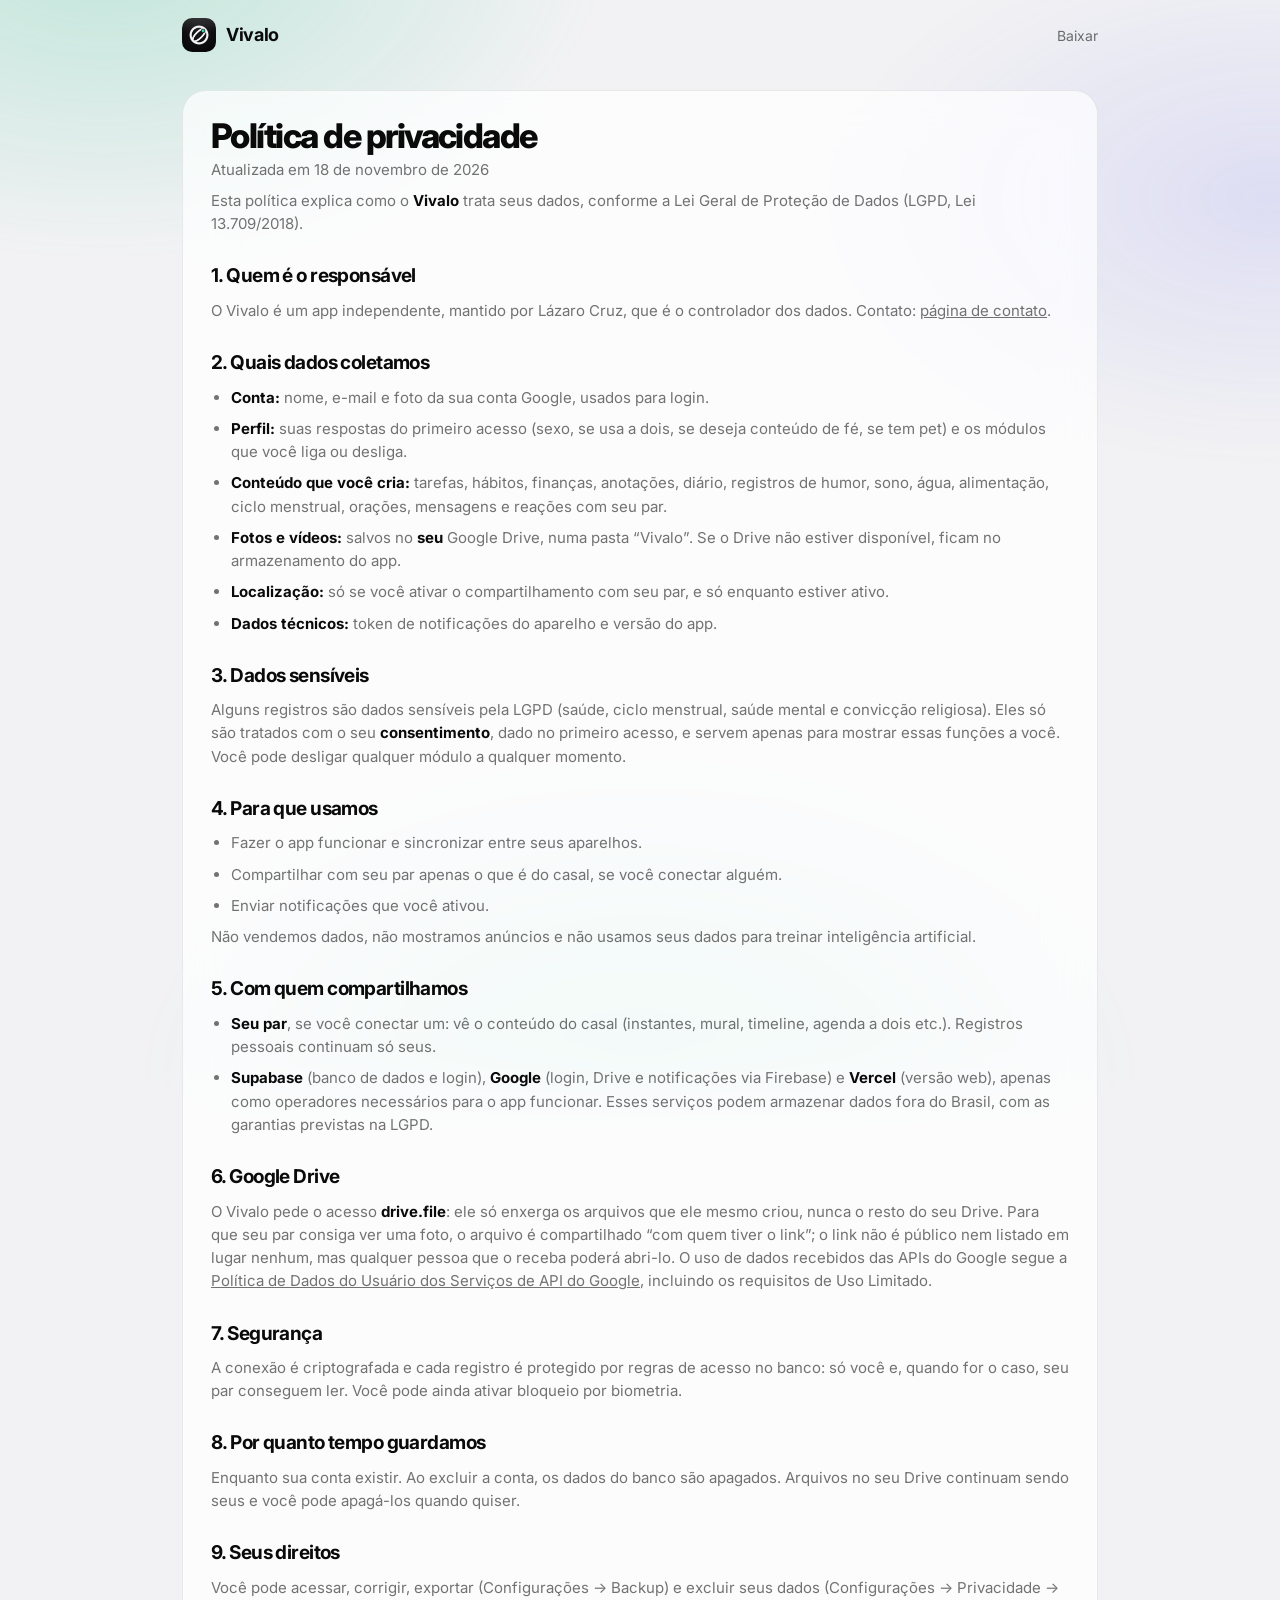
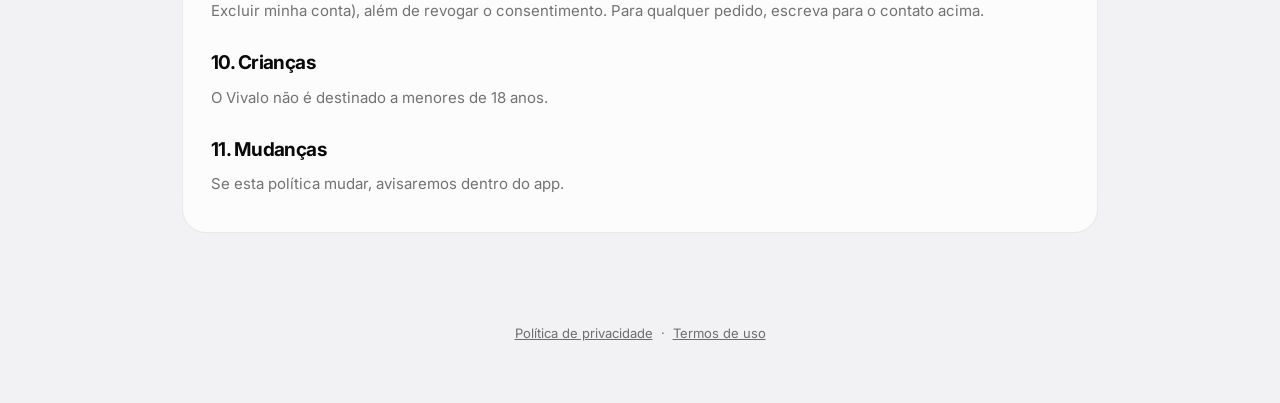
==== privacidade.html @ 9d8759e4 "Site de download do Vivalo, privacidade e termos Co-Authored-By: Claude Opus 5.5 <noreply@anthropic." ====
<!DOCTYPE html><html lang="pt-BR"><head><meta charset="utf-8"><meta name="viewport" content="width=device-width, initial-scale=1"><title>Privacidade · Vivalo</title><link rel="icon" href="icon.png"><link rel="stylesheet" href="style.css"></head><body><div class="ambient"></div><div class="wrap"><nav><a class="brand" href="./"><img src="icon.png" alt="">Vivalo</a><div class="links"><a href="./">Baixar</a></div></nav><article class="glass doc"><h1>Política de privacidade</h1><p>Atualizada em 18 de novembro de 2026</p>
<p>Esta política explica como o <strong>Vivalo</strong> trata seus dados, conforme a Lei Geral de Proteção de Dados (LGPD, Lei 13.709/2018).</p>
<h2>1. Quem é o responsável</h2><p>O Vivalo é um app independente, mantido por Lázaro Cruz, que é o controlador dos dados. Contato: <a href="https://github.com/eulazacruz/usevivalo/issues">página de contato</a>.</p>
<h2>2. Quais dados coletamos</h2><ul>
<li><strong>Conta:</strong> nome, e-mail e foto da sua conta Google, usados para login.</li>
<li><strong>Perfil:</strong> suas respostas do primeiro acesso (sexo, se usa a dois, se deseja conteúdo de fé, se tem pet) e os módulos que você liga ou desliga.</li>
<li><strong>Conteúdo que você cria:</strong> tarefas, hábitos, finanças, anotações, diário, registros de humor, sono, água, alimentação, ciclo menstrual, orações, mensagens e reações com seu par.</li>
<li><strong>Fotos e vídeos:</strong> salvos no <strong>seu</strong> Google Drive, numa pasta “Vivalo”. Se o Drive não estiver disponível, ficam no armazenamento do app.</li>
<li><strong>Localização:</strong> só se você ativar o compartilhamento com seu par, e só enquanto estiver ativo.</li>
<li><strong>Dados técnicos:</strong> token de notificações do aparelho e versão do app.</li></ul>
<h2>3. Dados sensíveis</h2><p>Alguns registros são dados sensíveis pela LGPD (saúde, ciclo menstrual, saúde mental e convicção religiosa). Eles só são tratados com o seu <strong>consentimento</strong>, dado no primeiro acesso, e servem apenas para mostrar essas funções a você. Você pode desligar qualquer módulo a qualquer momento.</p>
<h2>4. Para que usamos</h2><ul><li>Fazer o app funcionar e sincronizar entre seus aparelhos.</li><li>Compartilhar com seu par apenas o que é do casal, se você conectar alguém.</li><li>Enviar notificações que você ativou.</li></ul>
<p>Não vendemos dados, não mostramos anúncios e não usamos seus dados para treinar inteligência artificial.</p>
<h2>5. Com quem compartilhamos</h2><ul>
<li><strong>Seu par</strong>, se você conectar um: vê o conteúdo do casal (instantes, mural, timeline, agenda a dois etc.). Registros pessoais continuam só seus.</li>
<li><strong>Supabase</strong> (banco de dados e login), <strong>Google</strong> (login, Drive e notificações via Firebase) e <strong>Vercel</strong> (versão web), apenas como operadores necessários para o app funcionar. Esses serviços podem armazenar dados fora do Brasil, com as garantias previstas na LGPD.</li></ul>
<h2>6. Google Drive</h2><p>O Vivalo pede o acesso <strong>drive.file</strong>: ele só enxerga os arquivos que ele mesmo criou, nunca o resto do seu Drive. Para que seu par consiga ver uma foto, o arquivo é compartilhado “com quem tiver o link”; o link não é público nem listado em lugar nenhum, mas qualquer pessoa que o receba poderá abri-lo. O uso de dados recebidos das APIs do Google segue a <a href="https://developers.google.com/terms/api-services-user-data-policy">Política de Dados do Usuário dos Serviços de API do Google</a>, incluindo os requisitos de Uso Limitado.</p>
<h2>7. Segurança</h2><p>A conexão é criptografada e cada registro é protegido por regras de acesso no banco: só você e, quando for o caso, seu par conseguem ler. Você pode ainda ativar bloqueio por biometria.</p>
<h2>8. Por quanto tempo guardamos</h2><p>Enquanto sua conta existir. Ao excluir a conta, os dados do banco são apagados. Arquivos no seu Drive continuam sendo seus e você pode apagá-los quando quiser.</p>
<h2>9. Seus direitos</h2><p>Você pode acessar, corrigir, exportar (Configurações → Backup) e excluir seus dados (Configurações → Privacidade → Excluir minha conta), além de revogar o consentimento. Para qualquer pedido, escreva para o contato acima.</p>
<h2>10. Crianças</h2><p>O Vivalo não é destinado a menores de 18 anos.</p>
<h2>11. Mudanças</h2><p>Se esta política mudar, avisaremos dentro do app.</p></article><footer><p><a href="privacidade.html">Política de privacidade</a>·<a href="termos.html">Termos de uso</a></p></footer></div></body></html>
---- style.css ----
@import url('https://fonts.googleapis.com/css2?family=Inter:wght@400;500;600;700;800&display=swap');
:root { --bg:#000; --fg:#fff; --muted:rgba(255,255,255,.56); --line:rgba(255,255,255,.09); --glass:rgba(255,255,255,.055); --em:#34d399; --em2:#10b981; }
@media (prefers-color-scheme: light) { :root { --bg:#f2f2f4; --fg:#0a0a0a; --muted:rgba(0,0,0,.55); --line:rgba(0,0,0,.08); --glass:rgba(255,255,255,.72); --em:#059669; --em2:#10b981; } }
* { box-sizing:border-box; margin:0; padding:0; }
html { scroll-behavior:smooth; }
body { font-family:Inter,system-ui,-apple-system,sans-serif; background:var(--bg); color:var(--fg); line-height:1.55; -webkit-font-smoothing:antialiased; overflow-x:hidden; }
a { color:inherit; }
.wrap { max-width:960px; margin:0 auto; padding:0 22px; }
.ambient { position:fixed; inset:-20%; z-index:-1; pointer-events:none; background:radial-gradient(40% 35% at 20% 10%, rgba(16,185,129,.22), transparent 70%), radial-gradient(35% 30% at 85% 30%, rgba(99,102,241,.14), transparent 70%), radial-gradient(40% 35% at 50% 100%, rgba(16,185,129,.12), transparent 70%); filter:blur(10px); animation:drift 18s ease-in-out infinite alternate; }
@keyframes drift { to { transform:translate3d(0,-3%,0) scale(1.06); } }
nav { display:flex; align-items:center; justify-content:space-between; padding:18px 0; }
.brand { display:flex; align-items:center; gap:10px; font-weight:700; font-size:18px; letter-spacing:-.02em; text-decoration:none; }
.brand img { width:34px; height:34px; border-radius:10px; }
nav .links a { font-size:14px; color:var(--muted); text-decoration:none; margin-left:18px; }
.glass { background:var(--glass); border:1px solid var(--line); border-radius:24px; backdrop-filter:blur(24px) saturate(160%); -webkit-backdrop-filter:blur(24px) saturate(160%); }
.hero { text-align:center; padding:56px 0 34px; }
.orbit { display:block; width:116px; height:116px; margin:0 auto 26px; border-radius:30px; box-shadow:0 20px 60px rgba(16,185,129,.25); animation:float 6s ease-in-out infinite; }
@keyframes float { 50% { transform:translateY(-8px) rotate(-2deg); } }
.pill { display:inline-flex; align-items:center; gap:8px; font-size:12.5px; font-weight:600; padding:7px 13px; border-radius:999px; border:1px solid var(--line); background:var(--glass); color:var(--muted); }
.pill i { width:7px; height:7px; border-radius:50%; background:var(--em); box-shadow:0 0 10px var(--em); }
h1 { font-size:clamp(40px,8vw,68px); line-height:1.02; letter-spacing:-.045em; font-weight:800; margin:18px 0 14px; }
h1 em { font-style:normal; background:linear-gradient(90deg,var(--em),#a7f3d0); -webkit-background-clip:text; background-clip:text; color:transparent; }
.lead { font-size:18px; color:var(--muted); max-width:560px; margin:0 auto; }
.ctas { display:flex; gap:12px; justify-content:center; flex-wrap:wrap; margin-top:30px; }
.btn { display:inline-flex; align-items:center; gap:10px; padding:15px 22px; border-radius:16px; font-weight:600; font-size:15.5px; text-decoration:none; border:1px solid var(--line); transition:transform .15s ease, box-shadow .2s ease; }
.btn:active { transform:scale(.97); }
.btn.primary { background:var(--fg); color:var(--bg); border-color:transparent; box-shadow:0 10px 30px rgba(16,185,129,.18); }
.btn.secondary { background:var(--glass); }
.btn small { display:block; font-weight:500; font-size:11.5px; opacity:.6; }
.meta { margin-top:14px; font-size:12.5px; color:var(--muted); }
section { padding:34px 0; }
h2 { font-size:28px; letter-spacing:-.03em; margin-bottom:6px; }
.sub { color:var(--muted); margin-bottom:20px; }
.grid { display:grid; gap:12px; grid-template-columns:repeat(auto-fit,minmax(150px,1fr)); }
.card { padding:20px; }
.card .ic { font-size:24px; margin-bottom:10px; }
.card h3 { font-size:16px; margin-bottom:4px; }
.card p { font-size:14px; color:var(--muted); }
.notice { display:flex; gap:14px; padding:20px; border-color:rgba(52,211,153,.35); }
.notice .dot { flex:none; width:40px; height:40px; border-radius:12px; display:grid; place-items:center; background:rgba(52,211,153,.14); font-size:20px; }
.notice p { font-size:14.5px; color:var(--muted); }
.notice b { color:var(--fg); }
.tabs { display:inline-flex; padding:4px; border-radius:14px; background:var(--glass); border:1px solid var(--line); margin-bottom:16px; }
.tabs button { font:inherit; font-size:14px; font-weight:600; border:0; background:none; color:var(--muted); padding:9px 18px; border-radius:10px; cursor:pointer; }
.tabs button.on { background:var(--fg); color:var(--bg); }
ol.steps { list-style:none; counter-reset:s; display:grid; gap:10px; }
ol.steps li { counter-increment:s; display:flex; gap:14px; padding:16px 18px; align-items:flex-start; }
ol.steps li::before { content:counter(s); flex:none; width:28px; height:28px; border-radius:9px; display:grid; place-items:center; font-size:13px; font-weight:700; background:rgba(52,211,153,.15); color:var(--em); }
ol.steps b { display:block; font-size:15px; }
ol.steps span { font-size:14px; color:var(--muted); }
.hidden { display:none !important; }
details { padding:16px 18px; margin-bottom:10px; }
summary { cursor:pointer; font-weight:600; list-style:none; display:flex; justify-content:space-between; }
summary::after { content:'+'; color:var(--muted); font-weight:400; }
details[open] summary::after { content:'–'; }
details p { margin-top:8px; font-size:14.5px; color:var(--muted); }
footer { padding:40px 0 60px; text-align:center; font-size:13px; color:var(--muted); }
footer a { margin:0 8px; }
.doc { padding:28px; margin:20px 0 50px; }
.doc h1 { font-size:34px; margin:0 0 4px; }
.doc h2 { font-size:19px; margin:26px 0 8px; }
.doc p, .doc li { font-size:15px; color:var(--muted); margin-bottom:8px; }
.doc ul { padding-left:20px; }
.doc strong { color:var(--fg); }
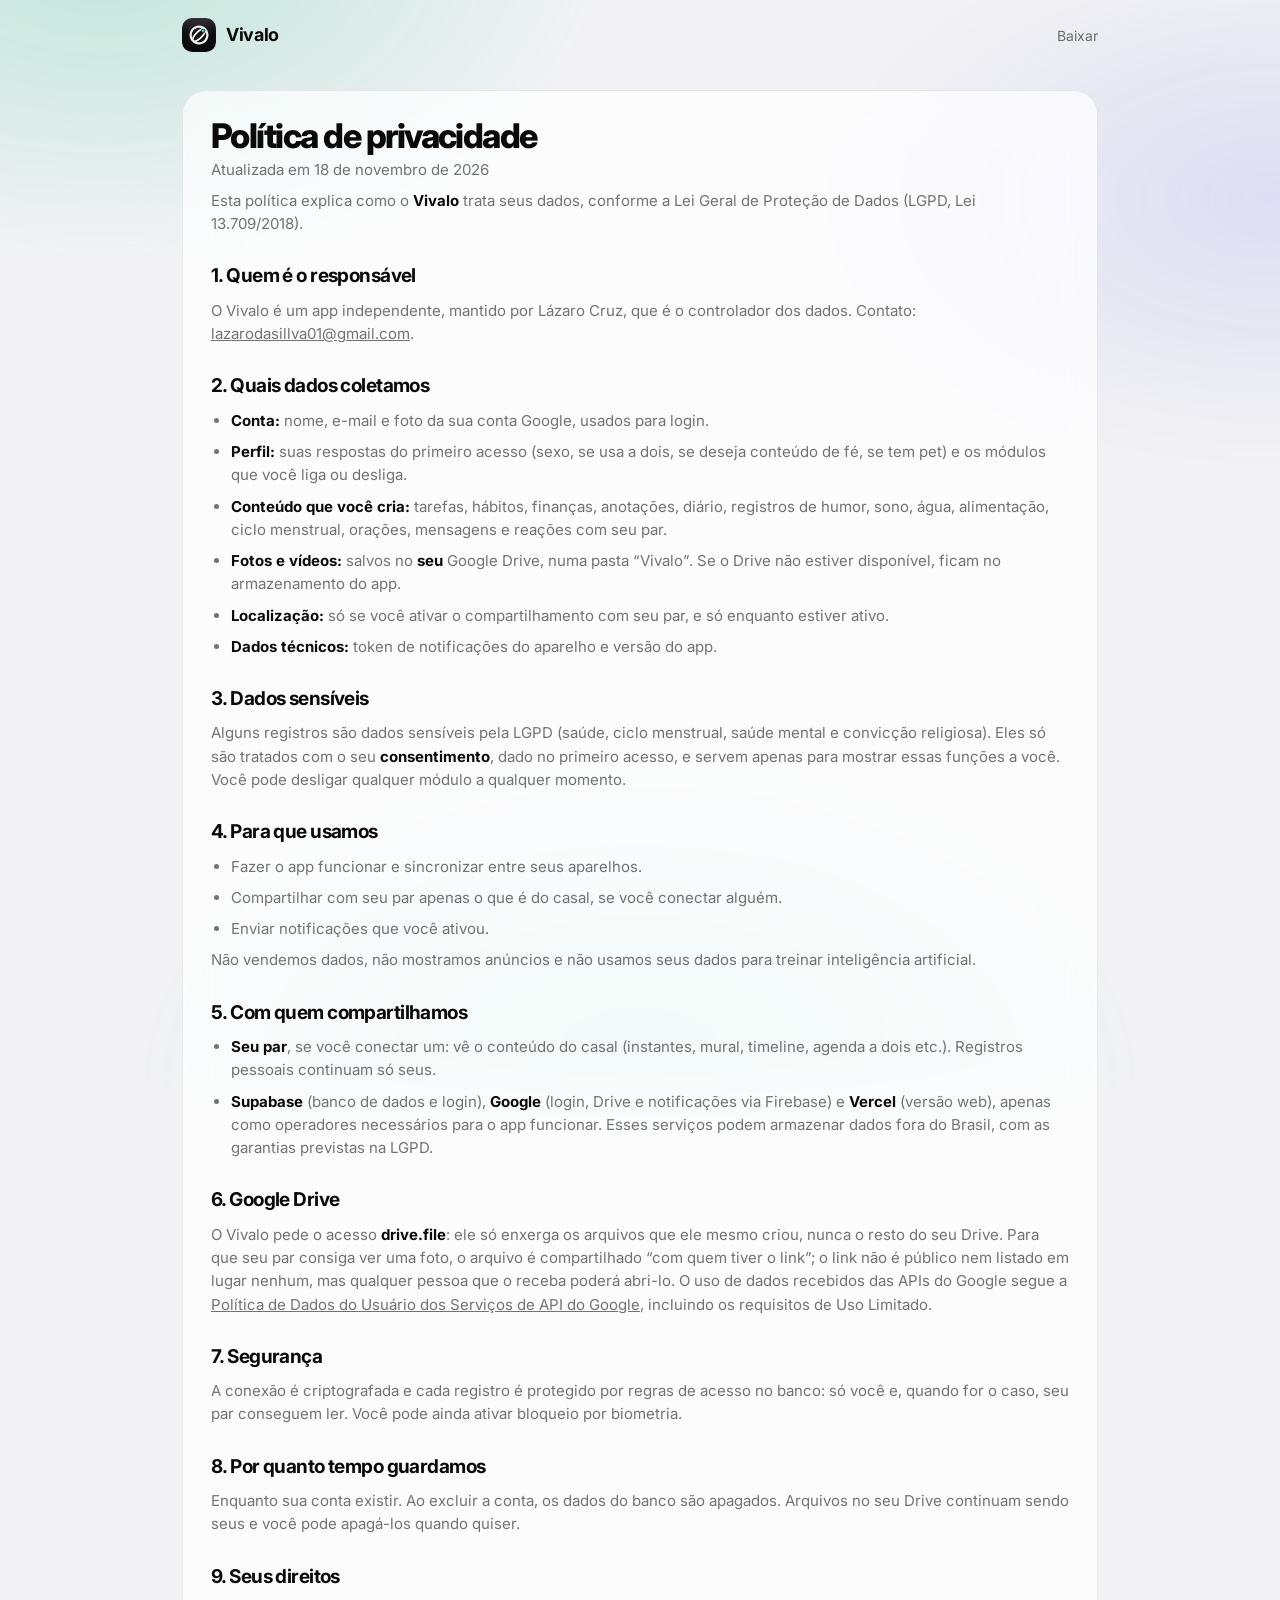
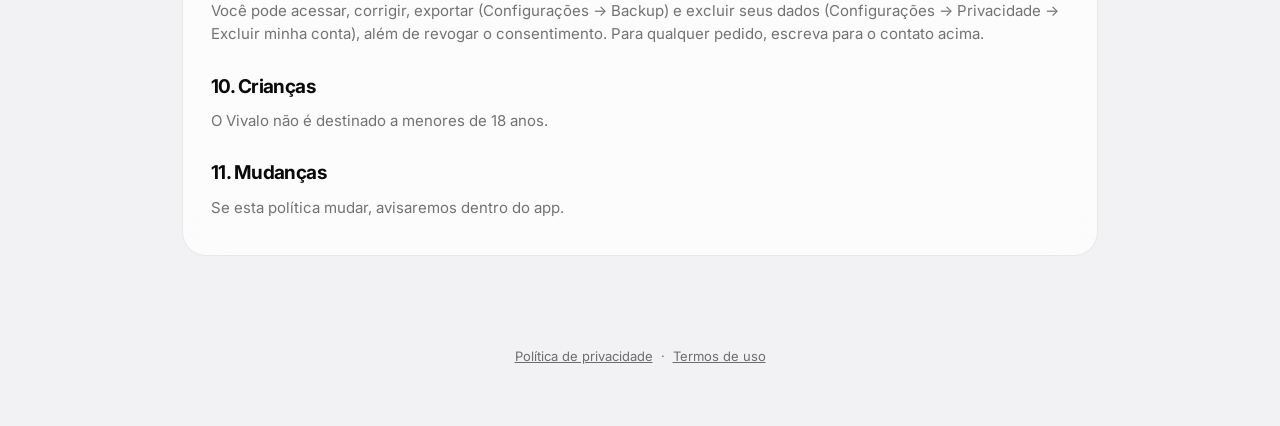
==== commit dddfbc2c: "Contato na política e nos termos Co-Authored-By: Claude Opus 5.5 <noreply@anthropic.com> Claude-Sess" ====
--- a/privacidade.html
+++ b/privacidade.html
@@ -1,6 +1,6 @@
 <!DOCTYPE html><html lang="pt-BR"><head><meta charset="utf-8"><meta name="viewport" content="width=device-width, initial-scale=1"><title>Privacidade · Vivalo</title><link rel="icon" href="icon.png"><link rel="stylesheet" href="style.css"></head><body><div class="ambient"></div><div class="wrap"><nav><a class="brand" href="./"><img src="icon.png" alt="">Vivalo</a><div class="links"><a href="./">Baixar</a></div></nav><article class="glass doc"><h1>Política de privacidade</h1><p>Atualizada em 18 de novembro de 2026</p>
 <p>Esta política explica como o <strong>Vivalo</strong> trata seus dados, conforme a Lei Geral de Proteção de Dados (LGPD, Lei 13.709/2018).</p>
-<h2>1. Quem é o responsável</h2><p>O Vivalo é um app independente, mantido por Lázaro Cruz, que é o controlador dos dados. Contato: <a href="https://github.com/eulazacruz/usevivalo/issues">página de contato</a>.</p>
+<h2>1. Quem é o responsável</h2><p>O Vivalo é um app independente, mantido por Lázaro Cruz, que é o controlador dos dados. Contato: <a href="mailto:lazarodasillva01@gmail.com">lazarodasillva01@gmail.com</a>.</p>
 <h2>2. Quais dados coletamos</h2><ul>
 <li><strong>Conta:</strong> nome, e-mail e foto da sua conta Google, usados para login.</li>
 <li><strong>Perfil:</strong> suas respostas do primeiro acesso (sexo, se usa a dois, se deseja conteúdo de fé, se tem pet) e os módulos que você liga ou desliga.</li>
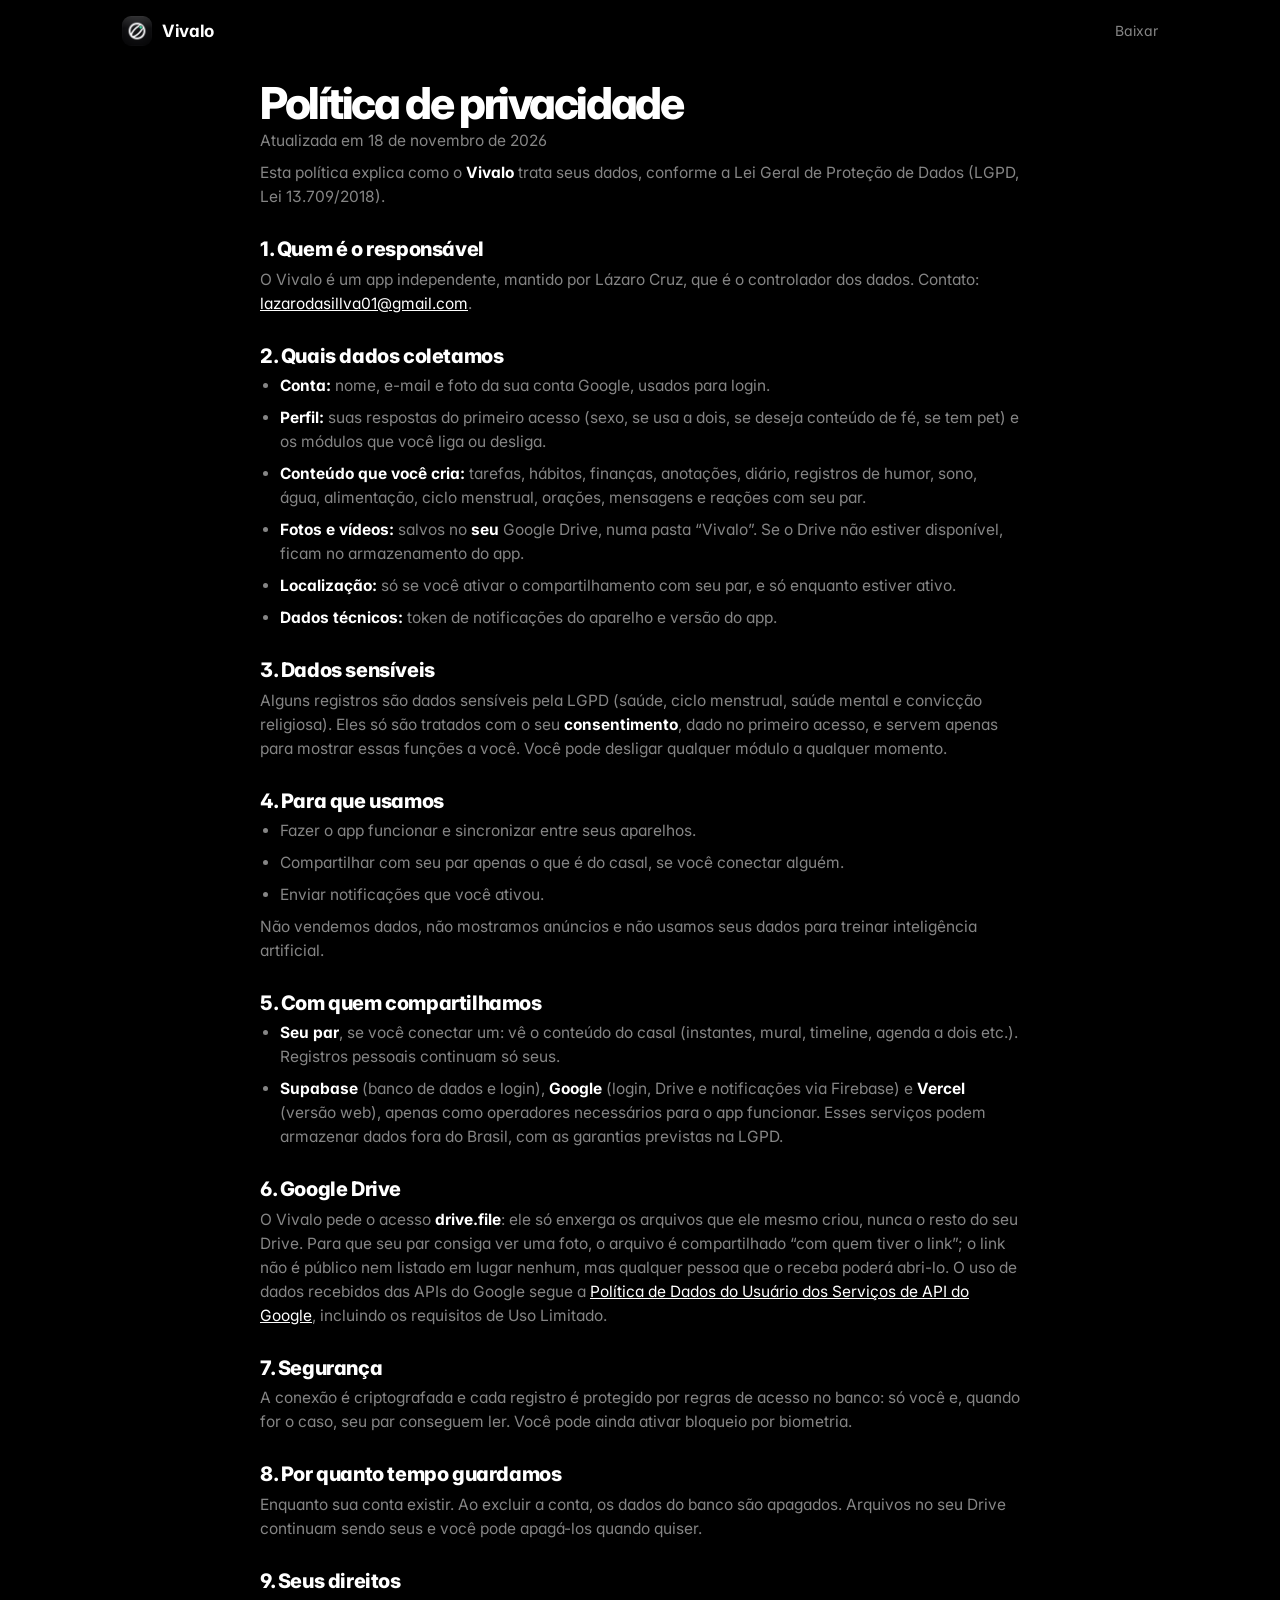
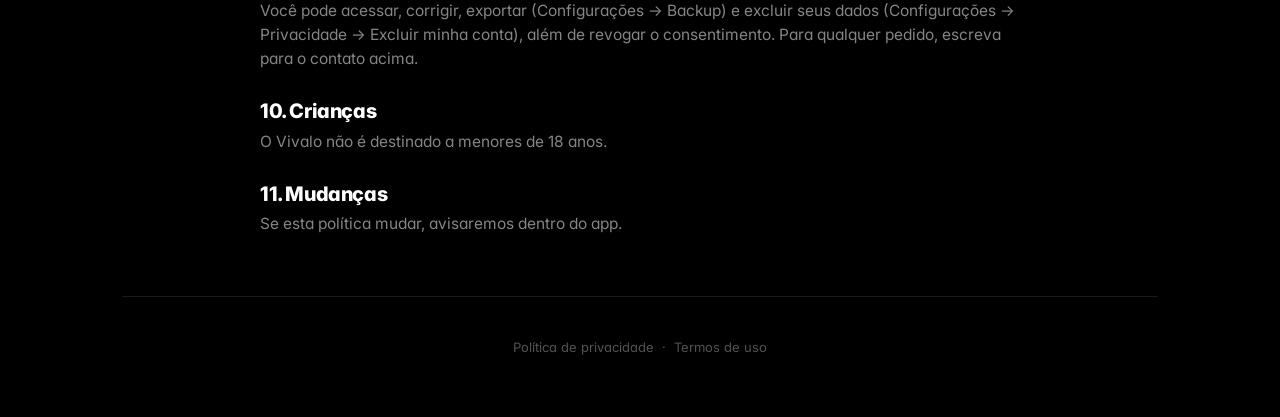
==== commit ce39506b: "Site novo: preto e branco, telas do app e vídeo de demonstração Co-Authored-By: Claude Opus 5.5 <nor" ====
--- a/privacidade.html
+++ b/privacidade.html
@@ -1,4 +1,4 @@
-<!DOCTYPE html><html lang="pt-BR"><head><meta charset="utf-8"><meta name="viewport" content="width=device-width, initial-scale=1"><title>Privacidade · Vivalo</title><link rel="icon" href="icon.png"><link rel="stylesheet" href="style.css"></head><body><div class="ambient"></div><div class="wrap"><nav><a class="brand" href="./"><img src="icon.png" alt="">Vivalo</a><div class="links"><a href="./">Baixar</a></div></nav><article class="glass doc"><h1>Política de privacidade</h1><p>Atualizada em 18 de novembro de 2026</p>
+<!DOCTYPE html><html lang="pt-BR"><head><meta charset="utf-8"><meta name="viewport" content="width=device-width, initial-scale=1"><title>Privacidade · Vivalo</title><link rel="icon" href="icon.png"><link rel="stylesheet" href="style.css"></head><body><div class="ambient"></div><div class="wrap"><nav><a class="brand" href="./"><img src="icon.png" alt="">Vivalo</a><div class="links"><a href="./">Baixar</a></div></nav><article class="doc"><h1>Política de privacidade</h1><p>Atualizada em 18 de novembro de 2026</p>
 <p>Esta política explica como o <strong>Vivalo</strong> trata seus dados, conforme a Lei Geral de Proteção de Dados (LGPD, Lei 13.709/2018).</p>
 <h2>1. Quem é o responsável</h2><p>O Vivalo é um app independente, mantido por Lázaro Cruz, que é o controlador dos dados. Contato: <a href="mailto:lazarodasillva01@gmail.com">lazarodasillva01@gmail.com</a>.</p>
 <h2>2. Quais dados coletamos</h2><ul>
--- a/style.css
+++ b/style.css
@@ -1,64 +1,144 @@
 @import url('https://fonts.googleapis.com/css2?family=Inter:wght@400;500;600;700;800&display=swap');
-:root { --bg:#000; --fg:#fff; --muted:rgba(255,255,255,.56); --line:rgba(255,255,255,.09); --glass:rgba(255,255,255,.055); --em:#34d399; --em2:#10b981; }
-@media (prefers-color-scheme: light) { :root { --bg:#f2f2f4; --fg:#0a0a0a; --muted:rgba(0,0,0,.55); --line:rgba(0,0,0,.08); --glass:rgba(255,255,255,.72); --em:#059669; --em2:#10b981; } }
+:root { --bg:#000; --fg:#fff; --muted:rgba(255,255,255,.52); --faint:rgba(255,255,255,.32); --line:rgba(255,255,255,.1); --card:rgba(255,255,255,.04); }
 * { box-sizing:border-box; margin:0; padding:0; }
-html { scroll-behavior:smooth; }
-body { font-family:Inter,system-ui,-apple-system,sans-serif; background:var(--bg); color:var(--fg); line-height:1.55; -webkit-font-smoothing:antialiased; overflow-x:hidden; }
+html { scroll-behavior:smooth; background:var(--bg); }
+body { font-family:Inter,system-ui,-apple-system,sans-serif; background:var(--bg); color:var(--fg); line-height:1.55; -webkit-font-smoothing:antialiased; overflow-x:hidden; font-feature-settings:'cv11','ss01'; }
 a { color:inherit; }
-.wrap { max-width:960px; margin:0 auto; padding:0 22px; }
-.ambient { position:fixed; inset:-20%; z-index:-1; pointer-events:none; background:radial-gradient(40% 35% at 20% 10%, rgba(16,185,129,.22), transparent 70%), radial-gradient(35% 30% at 85% 30%, rgba(99,102,241,.14), transparent 70%), radial-gradient(40% 35% at 50% 100%, rgba(16,185,129,.12), transparent 70%); filter:blur(10px); animation:drift 18s ease-in-out infinite alternate; }
-@keyframes drift { to { transform:translate3d(0,-3%,0) scale(1.06); } }
-nav { display:flex; align-items:center; justify-content:space-between; padding:18px 0; }
-.brand { display:flex; align-items:center; gap:10px; font-weight:700; font-size:18px; letter-spacing:-.02em; text-decoration:none; }
-.brand img { width:34px; height:34px; border-radius:10px; }
-nav .links a { font-size:14px; color:var(--muted); text-decoration:none; margin-left:18px; }
-.glass { background:var(--glass); border:1px solid var(--line); border-radius:24px; backdrop-filter:blur(24px) saturate(160%); -webkit-backdrop-filter:blur(24px) saturate(160%); }
-.hero { text-align:center; padding:56px 0 34px; }
-.orbit { display:block; width:116px; height:116px; margin:0 auto 26px; border-radius:30px; box-shadow:0 20px 60px rgba(16,185,129,.25); animation:float 6s ease-in-out infinite; }
-@keyframes float { 50% { transform:translateY(-8px) rotate(-2deg); } }
-.pill { display:inline-flex; align-items:center; gap:8px; font-size:12.5px; font-weight:600; padding:7px 13px; border-radius:999px; border:1px solid var(--line); background:var(--glass); color:var(--muted); }
-.pill i { width:7px; height:7px; border-radius:50%; background:var(--em); box-shadow:0 0 10px var(--em); }
-h1 { font-size:clamp(40px,8vw,68px); line-height:1.02; letter-spacing:-.045em; font-weight:800; margin:18px 0 14px; }
-h1 em { font-style:normal; background:linear-gradient(90deg,var(--em),#a7f3d0); -webkit-background-clip:text; background-clip:text; color:transparent; }
-.lead { font-size:18px; color:var(--muted); max-width:560px; margin:0 auto; }
-.ctas { display:flex; gap:12px; justify-content:center; flex-wrap:wrap; margin-top:30px; }
-.btn { display:inline-flex; align-items:center; gap:10px; padding:15px 22px; border-radius:16px; font-weight:600; font-size:15.5px; text-decoration:none; border:1px solid var(--line); transition:transform .15s ease, box-shadow .2s ease; }
+::selection { background:#fff; color:#000; }
+.wrap { max-width:1080px; margin:0 auto; padding:0 22px; }
+
+/* fundo: luz que segue o dedo/mouse + granulado */
+.spot { position:fixed; inset:0; z-index:-2; pointer-events:none; background:radial-gradient(600px circle at var(--x,50%) var(--y,20%), rgba(255,255,255,.075), transparent 60%); }
+.grain { position:fixed; inset:-50%; z-index:-1; pointer-events:none; opacity:.05; background-image:url("data:image/svg+xml,%3Csvg xmlns='http://www.w3.org/2000/svg' width='160' height='160'%3E%3Cfilter id='n'%3E%3CfeTurbulence type='fractalNoise' baseFrequency='.9' numOctaves='3'/%3E%3C/filter%3E%3Crect width='100%25' height='100%25' filter='url(%23n)'/%3E%3C/svg%3E"); animation:grain 1.2s steps(4) infinite; }
+@keyframes grain { 25%{transform:translate(-3%,2%)} 50%{transform:translate(2%,-3%)} 75%{transform:translate(-1%,3%)} }
+
+nav { position:sticky; top:0; z-index:20; display:flex; align-items:center; justify-content:space-between; padding:16px 0; backdrop-filter:blur(18px) saturate(140%); -webkit-backdrop-filter:blur(18px) saturate(140%); background:linear-gradient(#000c, #0000); }
+.brand { display:flex; align-items:center; gap:10px; font-weight:700; font-size:17px; letter-spacing:-.02em; text-decoration:none; }
+.brand img { width:30px; height:30px; border-radius:9px; }
+nav .links { display:flex; align-items:center; gap:18px; }
+nav .links a { font-size:14px; color:var(--muted); text-decoration:none; transition:color .2s; }
+nav .links a:hover { color:var(--fg); }
+nav .links .mini { color:#000; background:#fff; padding:8px 14px; border-radius:999px; font-weight:600; }
+nav .links .mini:hover { color:#000; }
+
+/* hero */
+.hero { display:grid; grid-template-columns:1.1fr .9fr; gap:40px; align-items:center; padding:48px 0 40px; min-height:calc(100vh - 70px); }
+.eyebrow { display:inline-flex; align-items:center; gap:8px; font-size:12.5px; font-weight:500; padding:7px 13px; border-radius:999px; border:1px solid var(--line); color:var(--muted); }
+.eyebrow i { width:6px; height:6px; border-radius:50%; background:#fff; animation:pulse 2s ease-in-out infinite; }
+@keyframes pulse { 50% { opacity:.25; } }
+h1 { font-size:clamp(44px,7.4vw,84px); line-height:.98; letter-spacing:-.055em; font-weight:800; margin:22px 0 18px; }
+h1 .dim { color:var(--faint); }
+.lead { font-size:18px; color:var(--muted); max-width:470px; }
+.ctas { display:flex; gap:10px; flex-wrap:wrap; margin-top:30px; }
+.btn { display:inline-flex; align-items:center; gap:10px; padding:15px 22px; border-radius:16px; font-weight:600; font-size:15px; text-decoration:none; border:1px solid var(--line); transition:transform .15s ease, background .2s, box-shadow .3s; text-align:left; }
 .btn:active { transform:scale(.97); }
-.btn.primary { background:var(--fg); color:var(--bg); border-color:transparent; box-shadow:0 10px 30px rgba(16,185,129,.18); }
-.btn.secondary { background:var(--glass); }
-.btn small { display:block; font-weight:500; font-size:11.5px; opacity:.6; }
-.meta { margin-top:14px; font-size:12.5px; color:var(--muted); }
-section { padding:34px 0; }
-h2 { font-size:28px; letter-spacing:-.03em; margin-bottom:6px; }
-.sub { color:var(--muted); margin-bottom:20px; }
-.grid { display:grid; gap:12px; grid-template-columns:repeat(auto-fit,minmax(150px,1fr)); }
-.card { padding:20px; }
-.card .ic { font-size:24px; margin-bottom:10px; }
-.card h3 { font-size:16px; margin-bottom:4px; }
-.card p { font-size:14px; color:var(--muted); }
-.notice { display:flex; gap:14px; padding:20px; border-color:rgba(52,211,153,.35); }
-.notice .dot { flex:none; width:40px; height:40px; border-radius:12px; display:grid; place-items:center; background:rgba(52,211,153,.14); font-size:20px; }
-.notice p { font-size:14.5px; color:var(--muted); }
+.btn.primary { background:#fff; color:#000; border-color:#fff; }
+.btn.primary:hover { box-shadow:0 0 0 6px rgba(255,255,255,.12); }
+.btn.ghost { background:var(--card); }
+.btn.ghost:hover { background:rgba(255,255,255,.08); }
+.btn small { display:block; font-weight:500; font-size:11.5px; opacity:.55; }
+.meta { margin-top:14px; font-size:12.5px; color:var(--faint); }
+
+/* aparelho */
+.stage { position:relative; height:640px; perspective:1400px; }
+.phone { position:absolute; width:290px; aspect-ratio:600/1298; border-radius:46px; padding:9px; background:linear-gradient(145deg,#2a2a2a,#0b0b0b 40%,#1c1c1c); box-shadow:0 0 0 1px rgba(255,255,255,.12) inset, 0 40px 90px rgba(0,0,0,.8), 0 0 80px rgba(255,255,255,.05); }
+.phone .screen { position:relative; width:100%; height:100%; border-radius:38px; overflow:hidden; background:#000; }
+.phone video, .phone img { width:100%; height:100%; object-fit:cover; display:block; background:#000; }
+.phone .screen::before { content:''; position:absolute; z-index:2; top:10px; left:50%; width:84px; height:24px; transform:translateX(-50%); border-radius:20px; background:#000; }
+.phone .screen::after { content:''; position:absolute; inset:0; z-index:3; pointer-events:none; background:linear-gradient(120deg, rgba(255,255,255,.08), transparent 35%); }
+.stage .main { left:50%; top:0; transform:translateX(-50%) rotateY(var(--ry,0deg)) rotateX(var(--rx,0deg)); z-index:2; transition:transform .25s ease-out; }
+.stage .side { width:230px; top:90px; opacity:.4; filter:grayscale(1); }
+.stage .l { left:-6%; transform:rotate(-8deg); animation:floatL 7s ease-in-out infinite; }
+.stage .r { right:-6%; transform:rotate(8deg); animation:floatR 8s ease-in-out infinite; }
+@keyframes floatL { 50% { transform:rotate(-6deg) translateY(-14px); } }
+@keyframes floatR { 50% { transform:rotate(6deg) translateY(12px); } }
+.play { position:absolute; z-index:4; right:14px; top:12px; width:30px; height:30px; border-radius:50%; border:0; background:rgba(255,255,255,.16); color:#fff; backdrop-filter:blur(10px); -webkit-backdrop-filter:blur(10px); cursor:pointer; display:grid; place-items:center; }
+
+/* faixa de palavras */
+.marquee { border-block:1px solid var(--line); overflow:hidden; padding:18px 0; margin:20px 0; -webkit-mask-image:linear-gradient(90deg,transparent,#000 12%,#000 88%,transparent); mask-image:linear-gradient(90deg,transparent,#000 12%,#000 88%,transparent); }
+.marquee div { display:flex; gap:44px; width:max-content; animation:slide 38s linear infinite; font-size:22px; font-weight:600; letter-spacing:-.02em; color:var(--faint); white-space:nowrap; }
+.marquee span::after { content:'✦'; margin-left:44px; font-size:13px; vertical-align:middle; }
+@keyframes slide { to { transform:translateX(-50%); } }
+
+section { padding:70px 0; }
+.kicker { font-size:12px; letter-spacing:.18em; text-transform:uppercase; color:var(--faint); font-weight:600; margin-bottom:12px; }
+h2 { font-size:clamp(32px,4.8vw,52px); line-height:1.02; letter-spacing:-.045em; font-weight:800; }
+h2 .dim { color:var(--faint); }
+.sub { color:var(--muted); margin-top:12px; max-width:520px; }
+
+/* galeria de telas */
+.gallery { display:flex; gap:26px; overflow-x:auto; scroll-snap-type:x mandatory; padding:36px 22px 30px; margin:0 -22px; scrollbar-width:none; }
+.gallery::-webkit-scrollbar { display:none; }
+.shot { flex:none; width:250px; scroll-snap-align:center; }
+.shot .phone { position:relative; width:100%; border-radius:40px; padding:8px; transition:transform .4s cubic-bezier(.2,.8,.2,1); }
+.shot .phone .screen { border-radius:33px; }
+.shot .phone .screen::before { width:70px; height:20px; top:9px; }
+.shot:hover .phone { transform:translateY(-8px); }
+.shot h3 { font-size:16px; margin-top:18px; letter-spacing:-.01em; }
+.shot p { font-size:13.5px; color:var(--muted); }
+.hint { font-size:12.5px; color:var(--faint); }
+
+/* lista de recursos */
+.feats { display:grid; grid-template-columns:repeat(3,1fr); column-gap:28px; border-top:1px solid var(--line); margin-top:36px; }
+.feat { padding:26px 0; border-bottom:1px solid var(--line); }
+.feat .n { font-size:12px; color:var(--faint); font-variant-numeric:tabular-nums; }
+.feat h3 { font-size:19px; letter-spacing:-.02em; margin:8px 0 4px; }
+.feat p { font-size:14px; color:var(--muted); }
+
+.notice { display:flex; gap:16px; align-items:flex-start; padding:24px; border:1px solid var(--line); border-radius:24px; background:var(--card); }
+.notice .ic { flex:none; width:42px; height:42px; border-radius:13px; border:1px solid var(--line); display:grid; place-items:center; }
+.notice p { color:var(--muted); font-size:15px; }
 .notice b { color:var(--fg); }
-.tabs { display:inline-flex; padding:4px; border-radius:14px; background:var(--glass); border:1px solid var(--line); margin-bottom:16px; }
-.tabs button { font:inherit; font-size:14px; font-weight:600; border:0; background:none; color:var(--muted); padding:9px 18px; border-radius:10px; cursor:pointer; }
-.tabs button.on { background:var(--fg); color:var(--bg); }
-ol.steps { list-style:none; counter-reset:s; display:grid; gap:10px; }
-ol.steps li { counter-increment:s; display:flex; gap:14px; padding:16px 18px; align-items:flex-start; }
-ol.steps li::before { content:counter(s); flex:none; width:28px; height:28px; border-radius:9px; display:grid; place-items:center; font-size:13px; font-weight:700; background:rgba(52,211,153,.15); color:var(--em); }
+
+.tabs { display:inline-flex; padding:4px; border-radius:14px; border:1px solid var(--line); margin:26px 0 16px; }
+.tabs button { font:inherit; font-size:14px; font-weight:600; border:0; background:none; color:var(--muted); padding:9px 20px; border-radius:10px; cursor:pointer; transition:all .2s; }
+.tabs button.on { background:#fff; color:#000; }
+ol.steps { list-style:none; counter-reset:s; display:grid; gap:10px; grid-template-columns:repeat(2,1fr); }
+ol.steps li { counter-increment:s; display:flex; gap:14px; padding:18px; border:1px solid var(--line); border-radius:20px; background:var(--card); }
+ol.steps li::before { content:counter(s); flex:none; width:28px; height:28px; border-radius:50%; display:grid; place-items:center; font-size:13px; font-weight:700; background:#fff; color:#000; }
 ol.steps b { display:block; font-size:15px; }
 ol.steps span { font-size:14px; color:var(--muted); }
 .hidden { display:none !important; }
-details { padding:16px 18px; margin-bottom:10px; }
-summary { cursor:pointer; font-weight:600; list-style:none; display:flex; justify-content:space-between; }
-summary::after { content:'+'; color:var(--muted); font-weight:400; }
-details[open] summary::after { content:'–'; }
-details p { margin-top:8px; font-size:14.5px; color:var(--muted); }
-footer { padding:40px 0 60px; text-align:center; font-size:13px; color:var(--muted); }
-footer a { margin:0 8px; }
-.doc { padding:28px; margin:20px 0 50px; }
-.doc h1 { font-size:34px; margin:0 0 4px; }
-.doc h2 { font-size:19px; margin:26px 0 8px; }
-.doc p, .doc li { font-size:15px; color:var(--muted); margin-bottom:8px; }
+
+details { border-bottom:1px solid var(--line); padding:20px 0; }
+details:first-of-type { border-top:1px solid var(--line); margin-top:30px; }
+summary { cursor:pointer; font-weight:600; font-size:16.5px; list-style:none; display:flex; justify-content:space-between; gap:16px; }
+summary::-webkit-details-marker { display:none; }
+summary::after { content:'+'; color:var(--faint); font-weight:300; font-size:22px; line-height:1; transition:transform .25s; }
+details[open] summary::after { transform:rotate(45deg); }
+details p { margin-top:10px; font-size:15px; color:var(--muted); max-width:720px; }
+
+.final { text-align:center; padding:90px 0 60px; }
+.final .orb { width:84px; height:84px; border-radius:24px; margin:0 auto 26px; display:block; box-shadow:0 20px 70px rgba(255,255,255,.12); }
+.final .ctas { justify-content:center; }
+footer { padding:40px 0 60px; text-align:center; font-size:13px; color:var(--faint); border-top:1px solid var(--line); }
+footer a { margin:0 8px; text-decoration:none; }
+footer a:hover { color:var(--fg); }
+
+/* revelar ao rolar */
+.reveal { opacity:0; transform:translateY(28px); filter:blur(6px); transition:opacity .9s cubic-bezier(.2,.8,.2,1), transform .9s cubic-bezier(.2,.8,.2,1), filter .9s; }
+.reveal.in { opacity:1; transform:none; filter:none; }
+.d1 { transition-delay:.08s; } .d2 { transition-delay:.16s; } .d3 { transition-delay:.24s; }
+
+/* páginas de texto */
+.doc { max-width:760px; margin:20px auto 60px; }
+.doc h1 { font-size:44px; margin:20px 0 4px; }
+.doc h2 { font-size:20px; letter-spacing:-.02em; margin:30px 0 8px; }
+.doc p, .doc li { font-size:15.5px; color:var(--muted); margin-bottom:8px; }
 .doc ul { padding-left:20px; }
-.doc strong { color:var(--fg); }
+.doc strong, .doc a { color:var(--fg); }
+
+@media (max-width:860px) {
+  .hero { grid-template-columns:1fr; text-align:center; min-height:0; padding-top:30px; }
+  .lead { margin:0 auto; }
+  .ctas { justify-content:center; }
+  .stage { height:560px; margin-top:10px; }
+  .hero { overflow:hidden; margin:0 -22px; padding-left:22px; padding-right:22px; }
+  .phone { width:250px; }
+  .stage .side { width:190px; top:80px; }
+  .stage .l { left:-14%; } .stage .r { right:-14%; }
+  .feats { grid-template-columns:1fr; }
+  ol.steps { grid-template-columns:1fr; }
+  nav .links a:not(.mini) { display:none; }
+}
+@media (prefers-reduced-motion:reduce) { *, *::before, *::after { animation:none !important; transition:none !important; } .reveal { opacity:1; transform:none; filter:none; } }
